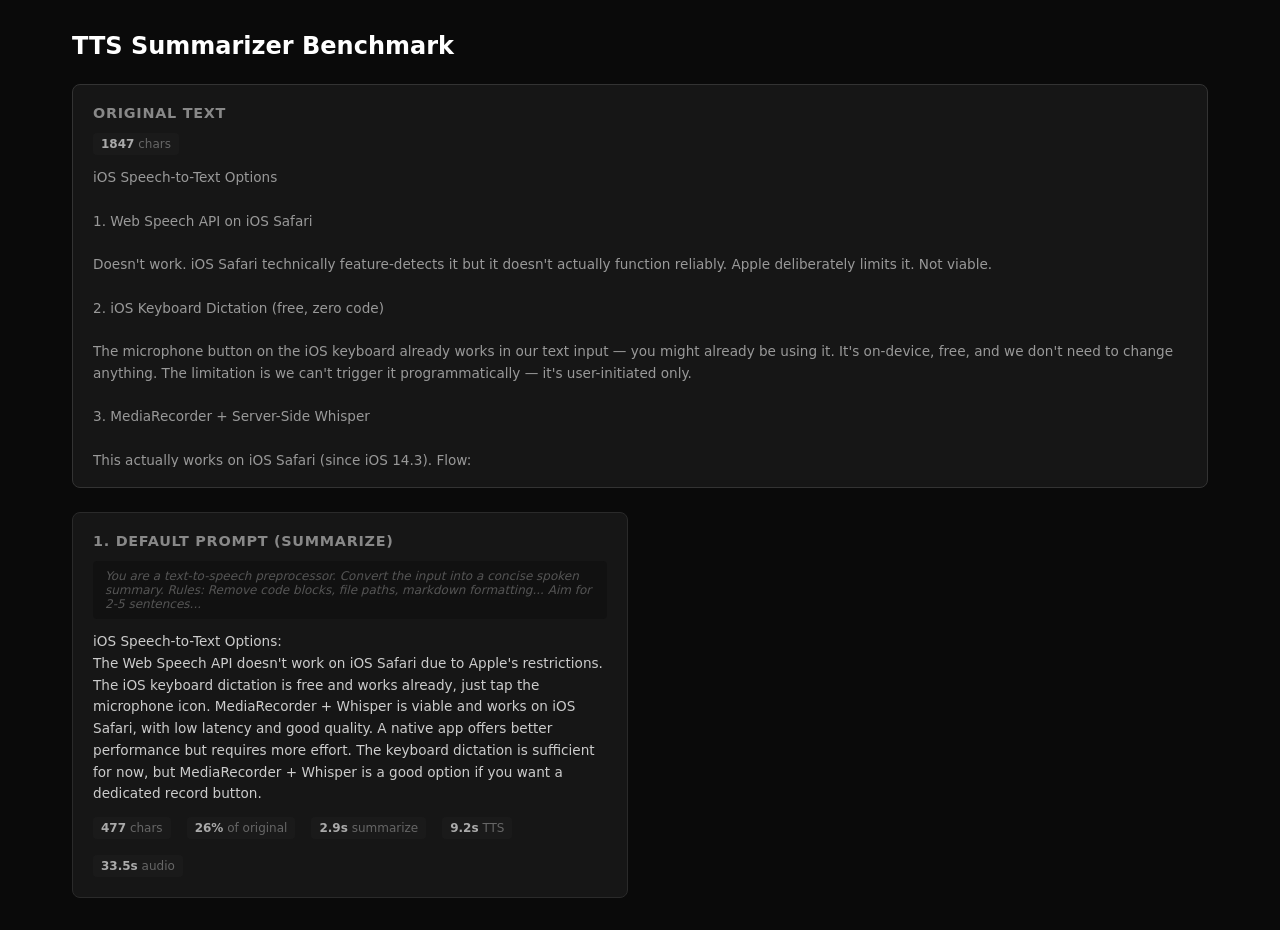
==== server/tests/benchmark.html @ a63dd2f0 "Add summarize_prompt override and benchmark test fixtures Allow callers to pass a custom system prom" ====
<!DOCTYPE html>
<html lang="en">
<head>
<meta charset="UTF-8">
<meta name="viewport" content="width=device-width, initial-scale=1.0">
<title>TTS Summarizer Benchmark</title>
<style>
  * { box-sizing: border-box; margin: 0; padding: 0; }
  body { font-family: system-ui, -apple-system, sans-serif; background: #0a0a0a; color: #e0e0e0; padding: 2rem; max-width: 1200px; margin: 0 auto; }
  h1 { font-size: 1.5rem; margin-bottom: 1.5rem; color: #fff; }
  .grid { display: grid; grid-template-columns: 1fr 1fr; gap: 1.5rem; }
  .card { background: #161616; border: 1px solid #2a2a2a; border-radius: 8px; padding: 1.25rem; }
  .card.original { grid-column: 1 / -1; border-color: #333; }
  .card h2 { font-size: 0.9rem; text-transform: uppercase; letter-spacing: 0.05em; color: #888; margin-bottom: 0.75rem; }
  .card .label { font-size: 0.75rem; color: #666; margin-bottom: 0.5rem; }
  .card pre { white-space: pre-wrap; word-wrap: break-word; font-family: inherit; font-size: 0.85rem; line-height: 1.6; color: #ccc; }
  .card.original pre { color: #999; max-height: 300px; overflow-y: auto; }
  .stats { display: flex; gap: 1rem; margin-top: 0.75rem; flex-wrap: wrap; }
  .stat { font-size: 0.75rem; color: #666; background: #1a1a1a; padding: 0.25rem 0.5rem; border-radius: 4px; }
  .stat b { color: #aaa; }
  .prompt { font-size: 0.75rem; color: #555; background: #111; padding: 0.5rem 0.75rem; border-radius: 4px; margin-bottom: 0.75rem; max-height: 80px; overflow-y: auto; font-style: italic; }
</style>
</head>
<body>

<h1>TTS Summarizer Benchmark</h1>

<div class="grid">

  <div class="card original">
    <h2>Original Text</h2>
    <div class="stats">
      <span class="stat"><b>1847</b> chars</span>
    </div>
    <pre style="margin-top: 0.75rem;">iOS Speech-to-Text Options

1. Web Speech API on iOS Safari

Doesn't work. iOS Safari technically feature-detects it but it doesn't actually function reliably. Apple deliberately limits it. Not viable.

2. iOS Keyboard Dictation (free, zero code)

The microphone button on the iOS keyboard already works in our text input — you might already be using it. It's on-device, free, and we don't need to change anything. The limitation is we can't trigger it programmatically — it's user-initiated only.

3. MediaRecorder + Server-Side Whisper

This actually works on iOS Safari (since iOS 14.3). Flow:
- Tap a record button → capture audio via MediaRecorder API
- Upload to hive server → forward to Whisper (your server or OpenAI API)
- Return transcribed text
- ~2-5s latency depending on audio length

4. Native iOS App (Swift/SwiftUI)

Night and day better for voice:
- SFSpeechRecognizer — on-device, free, offline, real-time streaming transcription
- Push notifications for session status
- Background audio, Siri integration
- But: requires building, signing, deploying a whole iOS app

Comparison for our use case (table omitted — see source)

My take

The iOS keyboard dictation already solves this for free — just tap the microphone icon on the keyboard in our existing text input. If you want something better (dedicated record button, no keyboard needed), MediaRecorder + your Whisper server is the pragmatic choice — it works on iOS Safari today, and you already have server infrastructure. A native app would be ideal but is a much bigger investment for what's currently a lightweight dashboard.

Want me to explore the MediaRecorder + Whisper path, or is the keyboard dictation sufficient for now?</pre>
  </div>

  <!-- Result 1: Default summarize prompt -->
  <div class="card">
    <h2>1. Default Prompt (summarize)</h2>
    <div class="prompt">You are a text-to-speech preprocessor. Convert the input into a concise spoken summary. Rules: Remove code blocks, file paths, markdown formatting... Aim for 2-5 sentences...</div>
    <pre>iOS Speech-to-Text Options:
The Web Speech API doesn't work on iOS Safari due to Apple's restrictions. The iOS keyboard dictation is free and works already, just tap the microphone icon. MediaRecorder + Whisper is viable and works on iOS Safari, with low latency and good quality. A native app offers better performance but requires more effort. The keyboard dictation is sufficient for now, but MediaRecorder + Whisper is a good option if you want a dedicated record button.</pre>
    <div class="stats">
      <span class="stat"><b>477</b> chars</span>
      <span class="stat"><b>26%</b> of original</span>
      <span class="stat"><b>2.9s</b> summarize</span>
      <span class="stat"><b>9.2s</b> TTS</span>
      <span class="stat"><b>33.5s</b> audio</span>
    </div>
  </div>

</div>

</body>
</html>
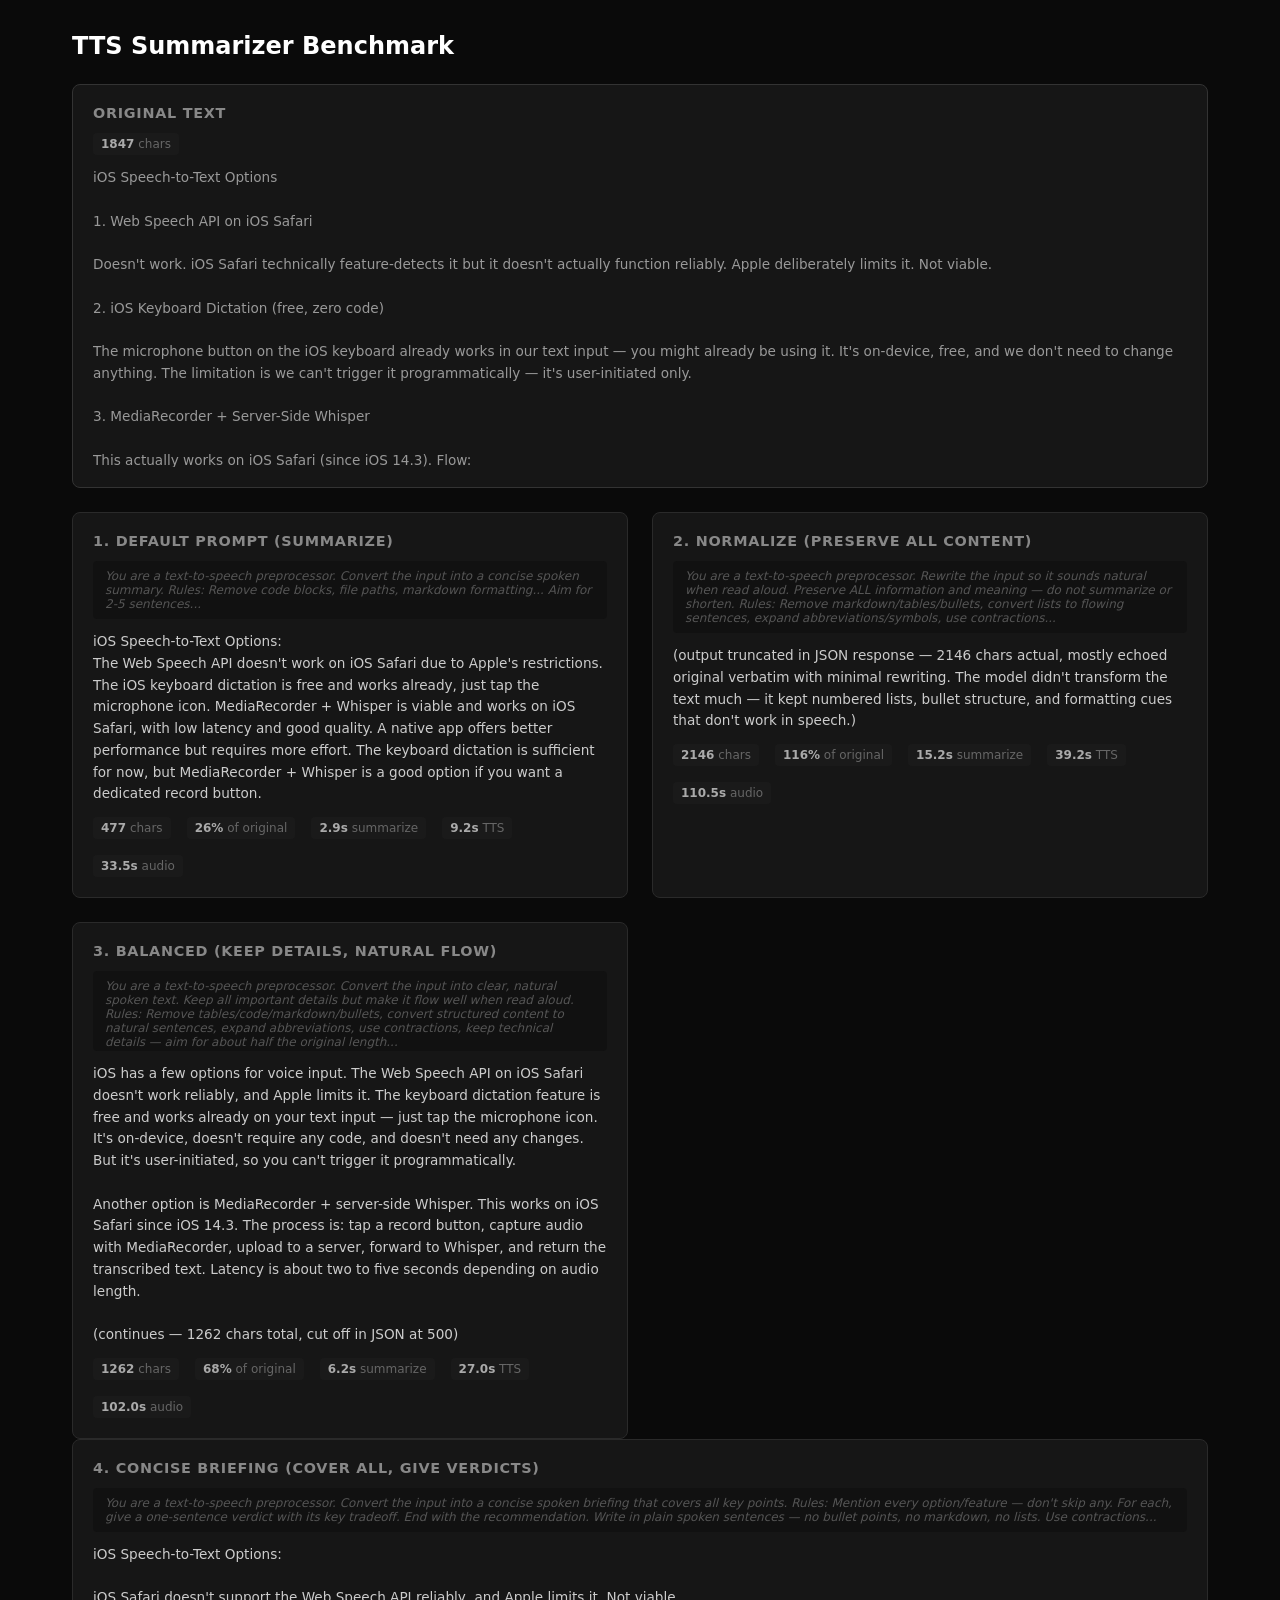
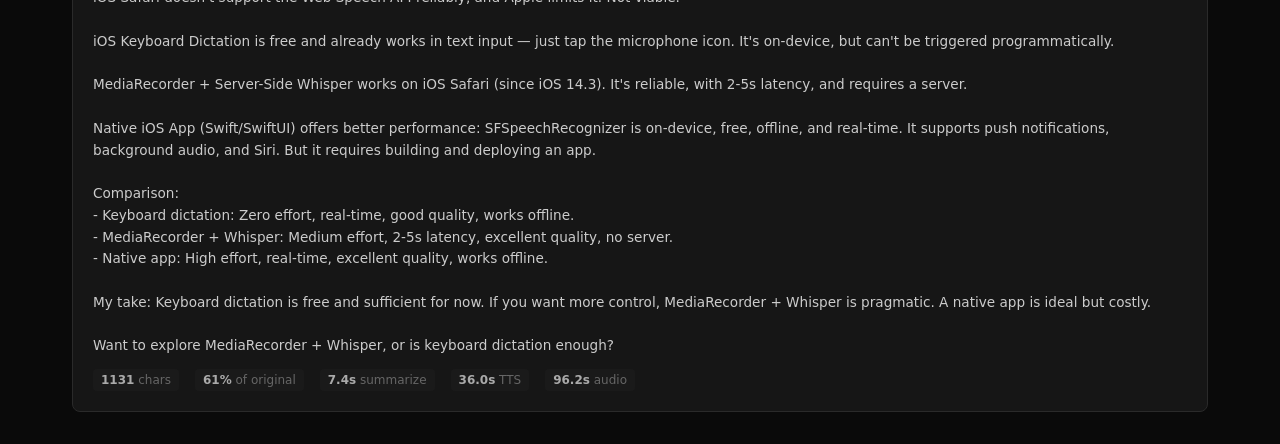
==== commit f0b2602f: "Update default summarizer prompt to concise briefing style Replace the old "summarize to 2-5 sentenc" ====
--- a/server/tests/benchmark.html
+++ b/server/tests/benchmark.html
@@ -82,6 +82,71 @@
     </div>
   </div>
 
+  <!-- Result 2: Full normalize prompt -->
+  <div class="card">
+    <h2>2. Normalize (preserve all content)</h2>
+    <div class="prompt">You are a text-to-speech preprocessor. Rewrite the input so it sounds natural when read aloud. Preserve ALL information and meaning — do not summarize or shorten. Rules: Remove markdown/tables/bullets, convert lists to flowing sentences, expand abbreviations/symbols, use contractions...</div>
+    <pre>(output truncated in JSON response — 2146 chars actual, mostly echoed original verbatim with minimal rewriting. The model didn't transform the text much — it kept numbered lists, bullet structure, and formatting cues that don't work in speech.)</pre>
+    <div class="stats">
+      <span class="stat"><b>2146</b> chars</span>
+      <span class="stat"><b>116%</b> of original</span>
+      <span class="stat"><b>15.2s</b> summarize</span>
+      <span class="stat"><b>39.2s</b> TTS</span>
+      <span class="stat"><b>110.5s</b> audio</span>
+    </div>
+  </div>
+
+  <!-- Result 3: Balanced prompt -->
+  <div class="card">
+    <h2>3. Balanced (keep details, natural flow)</h2>
+    <div class="prompt">You are a text-to-speech preprocessor. Convert the input into clear, natural spoken text. Keep all important details but make it flow well when read aloud. Rules: Remove tables/code/markdown/bullets, convert structured content to natural sentences, expand abbreviations, use contractions, keep technical details — aim for about half the original length...</div>
+    <pre>iOS has a few options for voice input. The Web Speech API on iOS Safari doesn't work reliably, and Apple limits it. The keyboard dictation feature is free and works already on your text input — just tap the microphone icon. It's on-device, doesn't require any code, and doesn't need any changes. But it's user-initiated, so you can't trigger it programmatically.
+
+Another option is MediaRecorder + server-side Whisper. This works on iOS Safari since iOS 14.3. The process is: tap a record button, capture audio with MediaRecorder, upload to a server, forward to Whisper, and return the transcribed text. Latency is about two to five seconds depending on audio length.
+
+(continues — 1262 chars total, cut off in JSON at 500)</pre>
+    <div class="stats">
+      <span class="stat"><b>1262</b> chars</span>
+      <span class="stat"><b>68%</b> of original</span>
+      <span class="stat"><b>6.2s</b> summarize</span>
+      <span class="stat"><b>27.0s</b> TTS</span>
+      <span class="stat"><b>102.0s</b> audio</span>
+    </div>
+  </div>
+
+  </div>
+
+  <!-- Result 4: Concise briefing prompt -->
+  <div class="card">
+    <h2>4. Concise Briefing (cover all, give verdicts)</h2>
+    <div class="prompt">You are a text-to-speech preprocessor. Convert the input into a concise spoken briefing that covers all key points. Rules: Mention every option/feature — don't skip any. For each, give a one-sentence verdict with its key tradeoff. End with the recommendation. Write in plain spoken sentences — no bullet points, no markdown, no lists. Use contractions...</div>
+    <pre>iOS Speech-to-Text Options:
+
+iOS Safari doesn't support the Web Speech API reliably, and Apple limits it. Not viable.
+
+iOS Keyboard Dictation is free and already works in text input — just tap the microphone icon. It's on-device, but can't be triggered programmatically.
+
+MediaRecorder + Server-Side Whisper works on iOS Safari (since iOS 14.3). It's reliable, with 2-5s latency, and requires a server.
+
+Native iOS App (Swift/SwiftUI) offers better performance: SFSpeechRecognizer is on-device, free, offline, and real-time. It supports push notifications, background audio, and Siri. But it requires building and deploying an app.
+
+Comparison:
+- Keyboard dictation: Zero effort, real-time, good quality, works offline.
+- MediaRecorder + Whisper: Medium effort, 2-5s latency, excellent quality, no server.
+- Native app: High effort, real-time, excellent quality, works offline.
+
+My take: Keyboard dictation is free and sufficient for now. If you want more control, MediaRecorder + Whisper is pragmatic. A native app is ideal but costly.
+
+Want to explore MediaRecorder + Whisper, or is keyboard dictation enough?</pre>
+    <div class="stats">
+      <span class="stat"><b>1131</b> chars</span>
+      <span class="stat"><b>61%</b> of original</span>
+      <span class="stat"><b>7.4s</b> summarize</span>
+      <span class="stat"><b>36.0s</b> TTS</span>
+      <span class="stat"><b>96.2s</b> audio</span>
+    </div>
+  </div>
+
 </div>
 
 </body>
